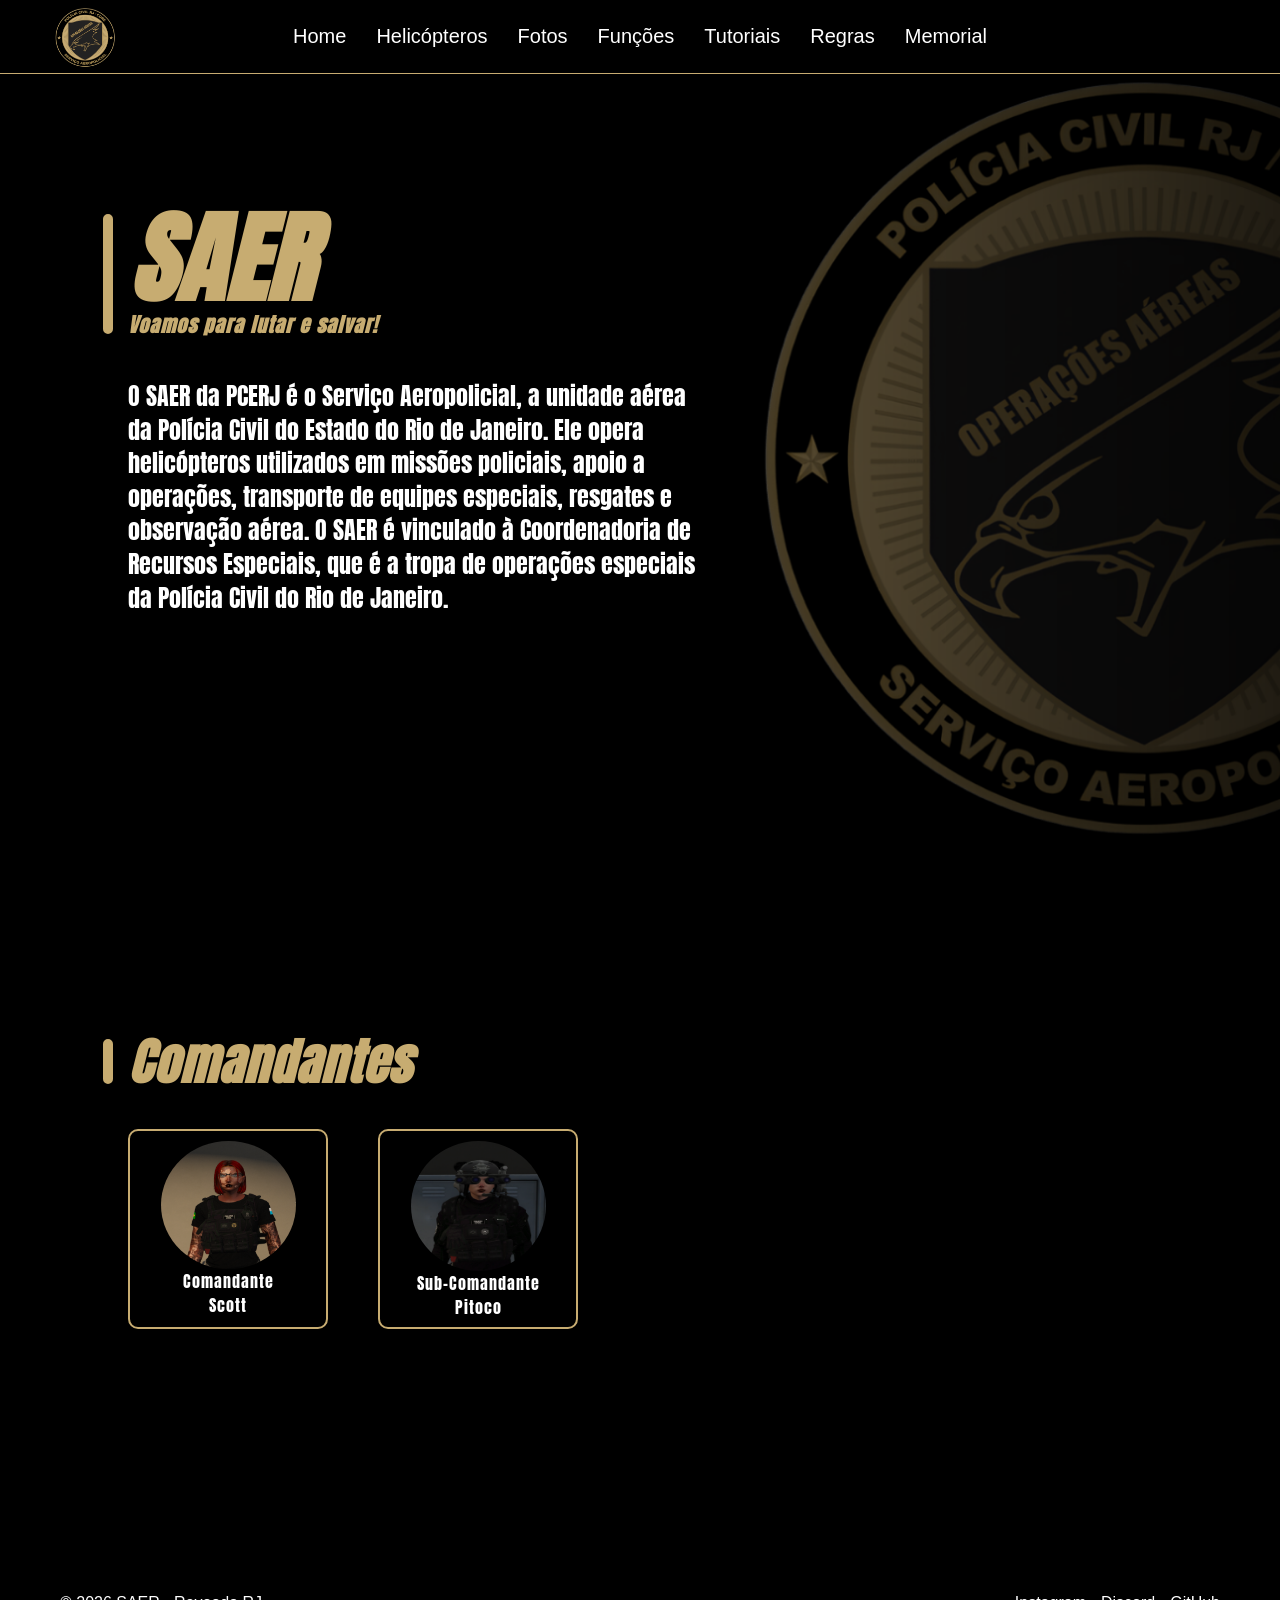
==== index.html @ a0074ed9 "update memorial" ====
<!DOCTYPE html>
<html lang="pt-br">
<head>
    <meta charset="UTF-8">
    <meta name="viewport" content="width=device-width, initial-scale=1.0">
    <title>SAER</title>
    <link rel="stylesheet" href="style.css">
    <link rel="icon" type="image/x-icon" href="image/SaerLogo.png">
    <link href="https://fonts.googleapis.com/css2?family=Anton&display=swap" rel="stylesheet">
</head>
<body>
    <header class="header">
        <a href="index.html" class="logo">
            <img src="image/SaerLogo.png" alt="Logo SAER" class="logo1">
        </a>

        <nav>
            <ul class="nav-menu">
                <li><a href="index.html">Home</a></li>
                <li><a href="public/helicopteros.html">Helicópteros</a></li>
                <li><a href="public/galeria.html">Fotos</a></li>
                <li><a href="public/funcoes.html">Funções</a></li>
                <li><a href="public/tutoriais.html">Tutoriais</a></li>
                <li><a href="public/regras.html">Regras</a></li>
                <li><a href="public/memorial.html">Memorial</a></li>
            </ul>
        </nav>
    </header>
    
    <main class="main">
        <div class="main-content">
            <div class="bar"></div>
            <h1>SAER</h1>
            <h2>Voamos para lutar e salvar!</h2>
            <p>O SAER da PCERJ é o Serviço Aeropolicial, a unidade aérea da Polícia Civil do Estado do Rio de Janeiro. Ele opera helicópteros utilizados em missões policiais, apoio a operações, transporte de equipes especiais, resgates e observação aérea. O SAER é vinculado à Coordenadoria de Recursos Especiais, que é a tropa de operações especiais da Polícia Civil do Rio de Janeiro.</p>
        </div>
    </main>
    
    <section class="section-cmd">
        <div class="cmd">
            <div class="bar2"></div>
            <h1>Comandantes</h1>
            <div class="blocodocmd">
                <div class="saer1">
                    <img src="image/scott.png" alt="comando" class="comando">
                    <p>Comandante</p>
                    <p>Scott</p>
                </div>
                <div class="saer2">
                    <img src="image/pitoco.png" alt="sub-comando" class="sub-comando">
                    <p>Sub-Comandante</p>
                    <p>Pitoco</p>
                </div>
            </div>
        </div>
    </section>
    
    <footer class="rodape">
        <div class="rodape-conteudo">
            <p>&copy; 2026 SAER - Revoada RJ.</p>
            <div class="redes">
                <a href="#">Instagram</a>
                <a href="#">Discord</a>
                <a href="#">GitHub</a>
            </div>
        </div>
    </footer>
</body>
</html>
---- style.css ----
* {
    margin: 0;
    padding: 0;
    box-sizing: border-box;
}

body {
    width: 100%;
    min-height: 100vh;
    color: white;
    background-color: #000000;
    overflow-x: hidden;
    background-image: url('image/bgSAER2.png');
    background-size: cover;
    background-position: center;
    background-repeat: no-repeat;
    background-attachment: fixed;
    display: flex;
    flex-direction: column;
}

.header {
    background-color: #000000;
    padding: 25px 50px;
    display: flex;
    justify-content: center;
    align-items: center;
    box-shadow: 0 2px 10px rgba(0, 0, 0, 0.1);
    font-family: "Segoe UI", Roboto, Helvetica, Arial, sans-serif;
    border-bottom: 1px solid #c7ac71;
    position: relative;
}

.logo {
    color: #c7ac71;
    font-size: 28px;
    font-weight: bold;
    text-decoration: none;
    left: 50px;
    position: absolute;
}

.logo img {
    width: 70px;
    position: absolute;
    transform: translateY(-50%);
}

.nav-menu {
    display: flex;
    gap: 30px;
    list-style: none;
}

.nav-menu a {
    color: white;
    text-decoration: none;
    font-size: 20px;
    transition: color 0.3s;
}

.nav-menu a:hover {
    color: #c7ac71;
}

.main {
    width: 100%;
    min-height: 100vh;
    display: flex;
    align-items: center;
    padding: 50px 0;
}

.main-content {
    width: 45%;
    max-width: 600px;
    min-height: 70vh;
    border-radius: 5px;
    margin-left: 10%;
    display: flex;
    flex-direction: column;
    position: relative;
}

.main-content .bar {
    width: 10px;
    height: 120px;
    border: 2px solid #c7ac71;
    position: absolute;
    border-radius: 10px;
    background-color: #c7ac71;
    left: -25px;
    top: 5px;
}

.main-content h1 {
    font-family: 'Anton', sans-serif;
    font-style: italic;
    font-size: 100px;
    color: #c7ac71;
    line-height: 1;
}

.main-content h2 {
    font-family: 'Anton', sans-serif;
    font-style: italic;
    font-size: 20px;
    color: #c7ac71;
    letter-spacing: 1px;
    margin-bottom: 20px;
}

.main-content p {
    font-family: 'Anton', sans-serif;
    font-size: 24px;
    line-height: 1.4;
    margin-top: 20px;
}

.section-cmd {
    width: 700px;
    max-width: 90%;
    min-height: 500px;
    border-radius: 5px;
    margin-left: 10%;
    display: flex;
    flex-direction: column;
    margin-top: 50px;
    margin-bottom: 50px;
}

.section-cmd .cmd {
    position: relative;
}

.section-cmd .cmd .bar2 {
    width: 10px;
    height: 45px;
    border: 2px solid #c7ac71;
    position: absolute;
    border-radius: 10px;
    background-color: #c7ac71;
    left: -25px;
    top: 15px;
}

.section-cmd .cmd h1 {
    font-family: 'Anton', sans-serif;
    font-style: italic;
    font-size: 50px;
    color: #c7ac71;
    letter-spacing: 1px;
    margin-bottom: 30px;
}

.blocodocmd {
    display: flex;
    gap: 50px;
    flex-wrap: wrap;
}

.blocodocmd .saer1,
.blocodocmd .saer2 {
    width: 200px;
    height: 200px;
    border: 2px solid #c7ac71;
    display: flex;
    flex-direction: column;
    align-items: center;
    padding: 10px;
    border-radius: 10px;
    transition: 0.5s;
}

.blocodocmd .saer1:hover,
.blocodocmd .saer2:hover {
    transform: scale(1.1);
    transition: 0.5s;
    box-shadow: 0px 0px 8px 2px #c7ac71;
}

.blocodocmd .comando,
.blocodocmd .sub-comando {
    width: 135px;
    height: 130px;
    border-radius: 50%;
}

.blocodocmd p {
    font-family: 'Anton', sans-serif;
    letter-spacing: 1px;
    margin-top: 0px;
}

.rodape {
    background-color: transparent;
    color: white;
    padding: 20px 0;
    margin-top: auto;
    font-family: 'Segoe UI', Tahoma, Geneva, Verdana, sans-serif;
}

.rodape-conteudo {
    max-width: 1200px;
    margin: 0 auto;
    padding: 0 20px;
    display: flex;
    justify-content: space-between;
    align-items: center;
    flex-wrap: wrap;
}

.redes {
    display: flex;
    gap: 15px;
}

.redes a {
    color: white;
    text-decoration: none;
    transition: 0.3s;
}

.redes a:hover {
    color: #c7ac71;
}

/* Media queries para responsividade */
@media (max-width: 768px) {
    .main-content h1 {
        font-size: 60px;
    }
    
    .main-content p {
        font-size: 18px;
    }
    
    .section-cmd {
        width: 90%;
    }
    
    .section-cmd .cmd h1 {
        font-size: 36px;
    }
    
    .blocodocmd {
        gap: 20px;
    }
}
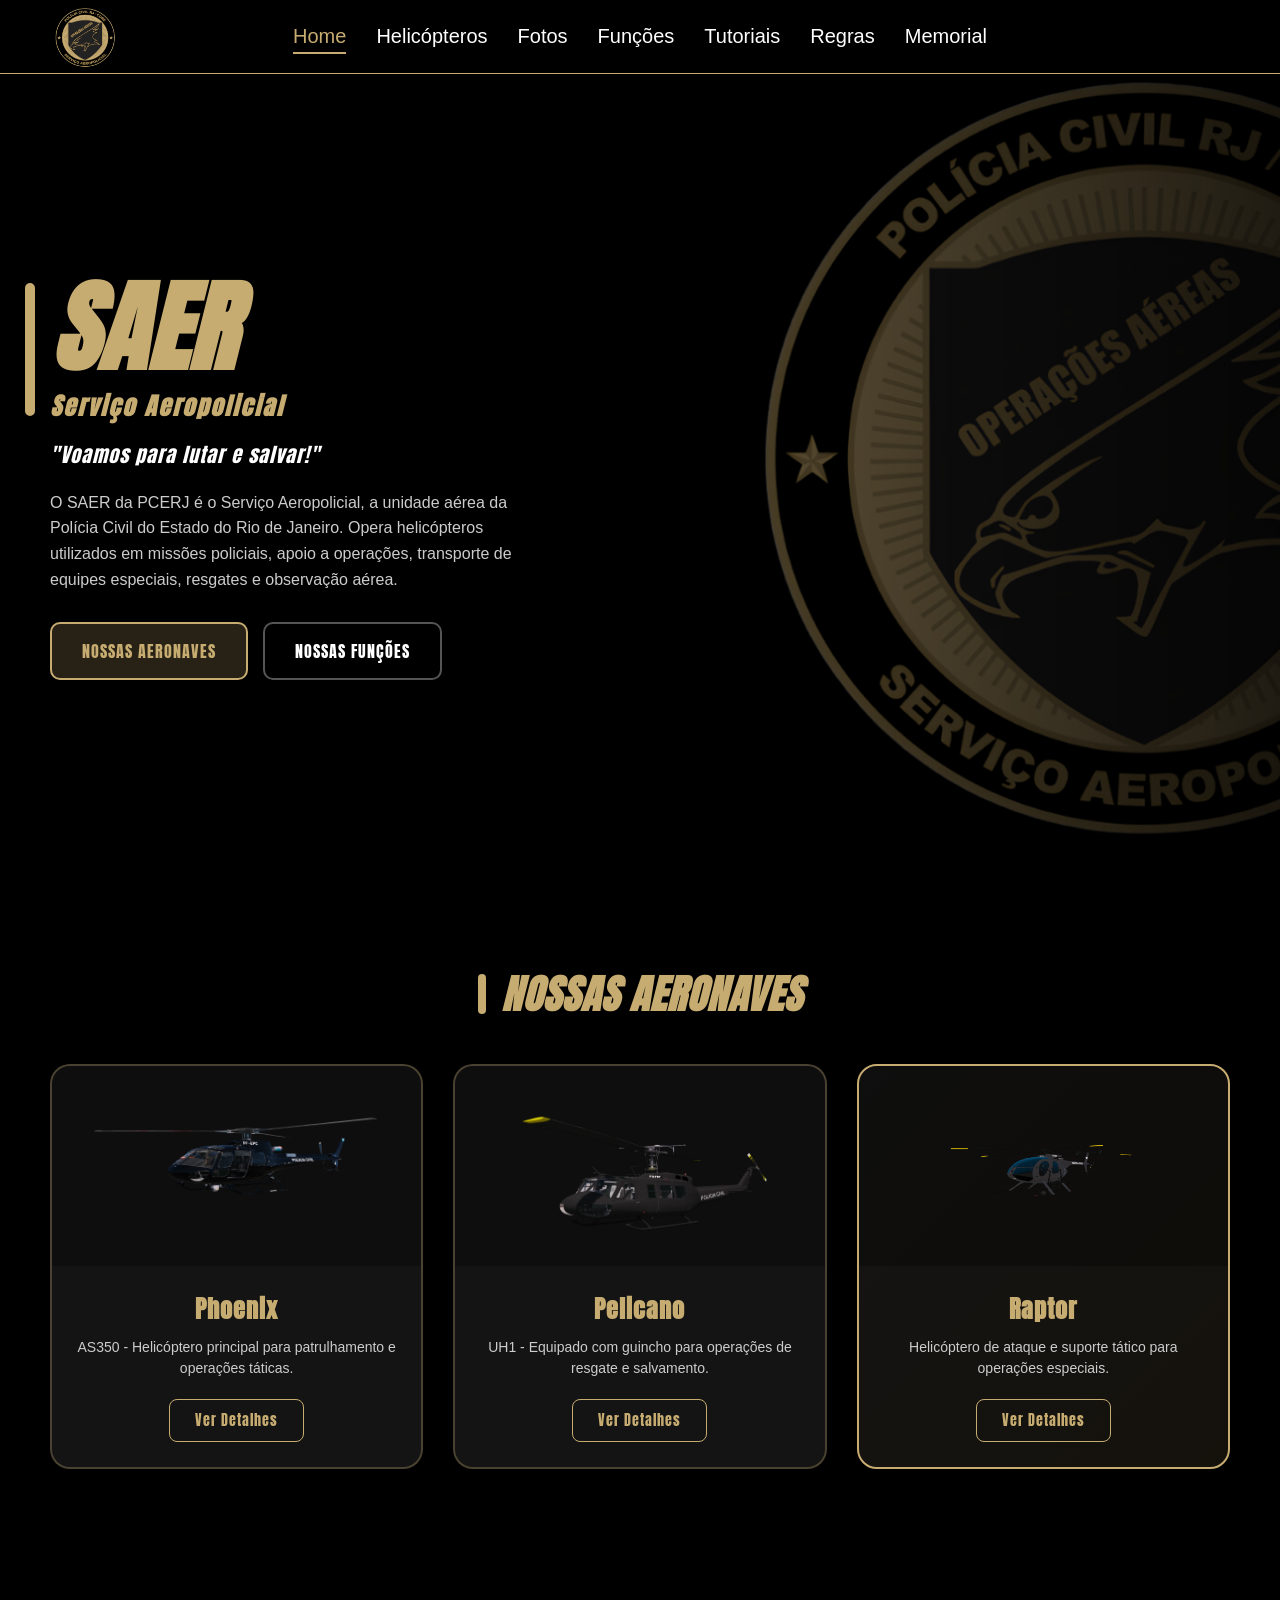
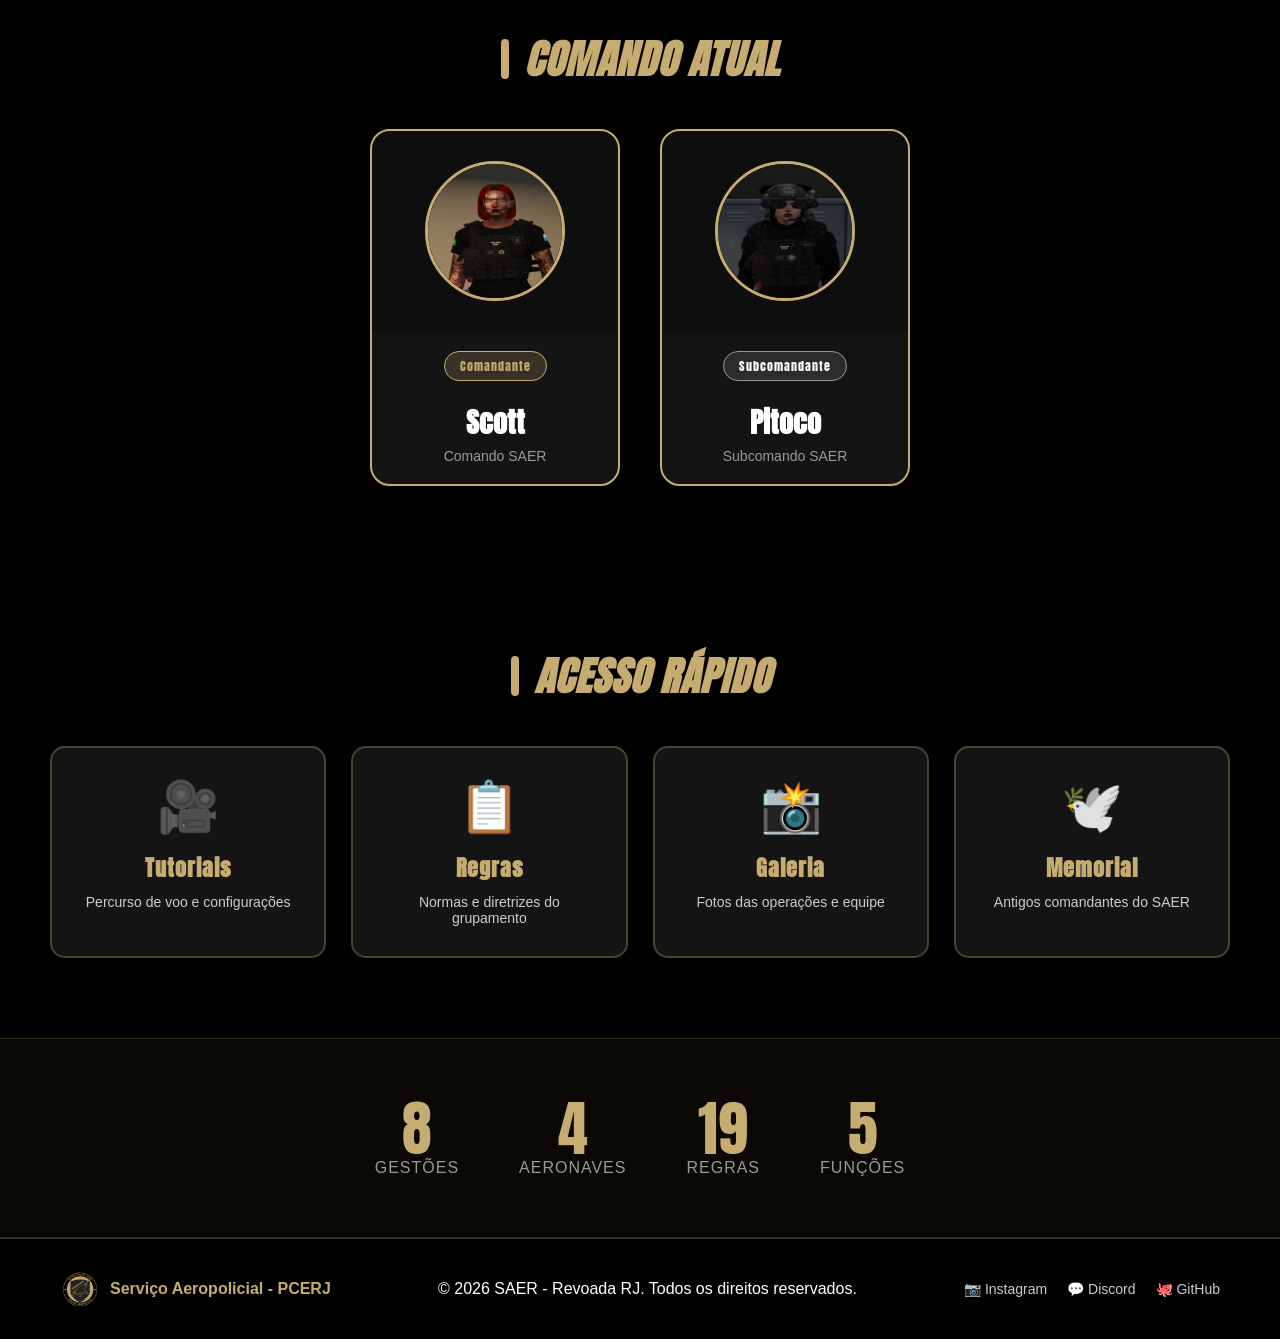
==== commit 294d535d: "update geral" ====
--- a/index.html
+++ b/index.html
@@ -3,7 +3,7 @@
 <head>
     <meta charset="UTF-8">
     <meta name="viewport" content="width=device-width, initial-scale=1.0">
-    <title>SAER</title>
+    <title>SAER - Serviço Aeropolicial</title>
     <link rel="stylesheet" href="style.css">
     <link rel="icon" type="image/x-icon" href="image/SaerLogo.png">
     <link href="https://fonts.googleapis.com/css2?family=Anton&display=swap" rel="stylesheet">
@@ -16,7 +16,7 @@
 
         <nav>
             <ul class="nav-menu">
-                <li><a href="index.html">Home</a></li>
+                <li><a href="index.html" class="ativo">Home</a></li>
                 <li><a href="public/helicopteros.html">Helicópteros</a></li>
                 <li><a href="public/galeria.html">Fotos</a></li>
                 <li><a href="public/funcoes.html">Funções</a></li>
@@ -27,41 +27,165 @@
         </nav>
     </header>
     
-    <main class="main">
-        <div class="main-content">
-            <div class="bar"></div>
-            <h1>SAER</h1>
-            <h2>Voamos para lutar e salvar!</h2>
-            <p>O SAER da PCERJ é o Serviço Aeropolicial, a unidade aérea da Polícia Civil do Estado do Rio de Janeiro. Ele opera helicópteros utilizados em missões policiais, apoio a operações, transporte de equipes especiais, resgates e observação aérea. O SAER é vinculado à Coordenadoria de Recursos Especiais, que é a tropa de operações especiais da Polícia Civil do Rio de Janeiro.</p>
+    <!-- Hero Section -->
+    <section class="hero">
+        <div class="hero-content">
+            <div class="hero-texto">
+                <div class="hero-barra"></div>
+                <h1>SAER</h1>
+                <h2>Serviço Aeropolicial</h2>
+                <p class="hero-slogan">"Voamos para lutar e salvar!"</p>
+                <p class="hero-descricao">O SAER da PCERJ é o Serviço Aeropolicial, a unidade aérea da Polícia Civil do Estado do Rio de Janeiro. Opera helicópteros utilizados em missões policiais, apoio a operações, transporte de equipes especiais, resgates e observação aérea.</p>
+                <div class="hero-botoes">
+                    <a href="public/helicopteros.html" class="btn-hero btn-primario">Nossas Aeronaves</a>
+                    <a href="public/funcoes.html" class="btn-hero btn-secundario">Nossas Funções</a>
+                </div>
+            </div>
+            <div class="hero-imagem">
+                <!-- <img src="image/as350.png" alt="Helicóptero SAER Phoenix" class="hero-helicoptero"> -->
+            </div>
         </div>
-    </main>
-    
-    <section class="section-cmd">
-        <div class="cmd">
-            <div class="bar2"></div>
-            <h1>Comandantes</h1>
-            <div class="blocodocmd">
-                <div class="saer1">
-                    <img src="image/scott.png" alt="comando" class="comando">
-                    <p>Comandante</p>
-                    <p>Scott</p>
+    </section>
+
+    <!-- Seção de Helicópteros -->
+    <section class="aeronaves-sec">
+        <div class="secao-header">
+            <div class="secao-barra"></div>
+            <h2>Nossas Aeronaves</h2>
+        </div>
+        <div class="aeronaves-grid">
+            <div class="aeronave-card">
+                <div class="aeronave-img">
+                    <img src="image/as350.png" alt="Phoenix AS350">
                 </div>
-                <div class="saer2">
-                    <img src="image/pitoco.png" alt="sub-comando" class="sub-comando">
-                    <p>Sub-Comandante</p>
-                    <p>Pitoco</p>
+                <div class="aeronave-info">
+                    <h3>Phoenix</h3>
+                    <p>AS350 - Helicóptero principal para patrulhamento e operações táticas.</p>
+                    <a href="public/helicopteros.html" class="btn-card">Ver Detalhes</a>
                 </div>
+            </div>
+            
+            <div class="aeronave-card">
+                <div class="aeronave-img">
+                    <img src="image/uh1.png" alt="Pelicano UH1">
+                </div>
+                <div class="aeronave-info">
+                    <h3>Pelicano</h3>
+                    <p>UH1 - Equipado com guincho para operações de resgate e salvamento.</p>
+                    <a href="public/helicopteros.html" class="btn-card">Ver Detalhes</a>
+                </div>
+            </div>
+            
+            <div class="aeronave-card destaque">
+                <div class="aeronave-img">
+                    <img src="image/buzzard.png" alt="Raptor">
+                </div>
+                <div class="aeronave-info">
+                    <h3>Raptor</h3>
+                    <p>Helicóptero de ataque e suporte tático para operações especiais.</p>
+                    <a href="public/helicopteros.html" class="btn-card">Ver Detalhes</a>
+                </div>
+            </div>
+        </div>
+    </section>
+
+    <!-- Seção de Comandantes -->
+    <section class="comandantes-sec">
+        <div class="secao-header">
+            <div class="secao-barra"></div>
+            <h2>Comando Atual</h2>
+        </div>
+        <div class="comandantes-grid">
+            <div class="comandante-card">
+                <div class="comandante-foto">
+                    <img src="image/scott.png" alt="Comandante Scott">
+                </div>
+                <div class="comandante-info">
+                    <span class="cargo-tag">Comandante</span>
+                    <h3>Scott</h3>
+                    <p>Comando SAER</p>
+                </div>
+            </div>
+            
+            <div class="comandante-card">
+                <div class="comandante-foto">
+                    <img src="image/pitoco.png" alt="Subcomandante Pitoco">
+                </div>
+                <div class="comandante-info">
+                    <span class="cargo-tag sub">Subcomandante</span>
+                    <h3>Pitoco</h3>
+                    <p>Subcomando SAER</p>
+                </div>
+            </div>
+        </div>
+    </section>
+
+    <!-- Seção de Links Rápidos -->
+    <section class="links-sec">
+        <div class="secao-header">
+            <div class="secao-barra"></div>
+            <h2>Acesso Rápido</h2>
+        </div>
+        <div class="links-grid">
+            <a href="public/tutoriais.html" class="link-card">
+                <div class="link-icone">🎥</div>
+                <h3>Tutoriais</h3>
+                <p>Percurso de voo e configurações</p>
+            </a>
+            
+            <a href="public/regras.html" class="link-card">
+                <div class="link-icone">📋</div>
+                <h3>Regras</h3>
+                <p>Normas e diretrizes do grupamento</p>
+            </a>
+            
+            <a href="public/galeria.html" class="link-card">
+                <div class="link-icone">📸</div>
+                <h3>Galeria</h3>
+                <p>Fotos das operações e equipe</p>
+            </a>
+            
+            <a href="public/memorial.html" class="link-card">
+                <div class="link-icone">🕊️</div>
+                <h3>Memorial</h3>
+                <p>Antigos comandantes do SAER</p>
+            </a>
+        </div>
+    </section>
+
+    <!-- Seção de Estatísticas -->
+    <section class="stats-sec">
+        <div class="stats-grid">
+            <div class="stat-item">
+                <span class="stat-numero">8</span>
+                <span class="stat-label">Gestões</span>
+            </div>
+            <div class="stat-item">
+                <span class="stat-numero">4</span>
+                <span class="stat-label">Aeronaves</span>
+            </div>
+            <div class="stat-item">
+                <span class="stat-numero">19</span>
+                <span class="stat-label">Regras</span>
+            </div>
+            <div class="stat-item">
+                <span class="stat-numero">5</span>
+                <span class="stat-label">Funções</span>
             </div>
         </div>
     </section>
     
     <footer class="rodape">
         <div class="rodape-conteudo">
-            <p>&copy; 2026 SAER - Revoada RJ.</p>
+            <div class="rodape-info">
+                <img src="image/SaerLogo.png" alt="SAER Logo" class="rodape-logo">
+                <p>Serviço Aeropolicial - PCERJ</p>
+            </div>
+            <p>&copy; 2026 SAER - Revoada RJ. Todos os direitos reservados.</p>
             <div class="redes">
-                <a href="#">Instagram</a>
-                <a href="#">Discord</a>
-                <a href="#">GitHub</a>
+                <a href="#" title="Instagram">📷 Instagram</a>
+                <a href="#" title="Discord">💬 Discord</a>
+                <a href="#" title="GitHub">🐙 GitHub</a>
             </div>
         </div>
     </footer>
--- a/style.css
+++ b/style.css
@@ -19,6 +19,9 @@
     flex-direction: column;
 }
 
+/* ==================== */
+/* HEADER */
+/* ==================== */
 .header {
     background-color: #000000;
     padding: 25px 50px;
@@ -29,6 +32,7 @@
     font-family: "Segoe UI", Roboto, Helvetica, Arial, sans-serif;
     border-bottom: 1px solid #c7ac71;
     position: relative;
+    z-index: 100;
 }
 
 .logo {
@@ -57,34 +61,64 @@
     text-decoration: none;
     font-size: 20px;
     transition: color 0.3s;
-}
-
-.nav-menu a:hover {
-    color: #c7ac71;
-}
-
-.main {
+    font-family: 'Segoe UI', Tahoma, Geneva, Verdana, sans-serif;
+    position: relative;
+    padding-bottom: 5px;
+}
+
+.nav-menu a::after {
+    content: '';
+    position: absolute;
+    bottom: -2px;
+    left: 0;
+    width: 0;
+    height: 2px;
+    background-color: #c7ac71;
+    transition: width 0.3s ease;
+}
+
+.nav-menu a:hover::after {
     width: 100%;
-    min-height: 100vh;
-    display: flex;
-    align-items: center;
-    padding: 50px 0;
-}
-
-.main-content {
-    width: 45%;
-    max-width: 600px;
-    min-height: 70vh;
-    border-radius: 5px;
-    margin-left: 10%;
-    display: flex;
-    flex-direction: column;
+}
+
+.nav-menu a.ativo::after,
+.nav-menu a:hover::after {
+    width: 100%;
+}
+
+.nav-menu a.ativo {
+    color: #c7ac71;
+}
+
+/* ==================== */
+/* HERO SECTION */
+/* ==================== */
+.hero {
+    width: 100%;
+    min-height: 90vh;
+    display: flex;
+    align-items: center;
+    justify-content: center;
+    padding: 50px;
+}
+
+.hero-content {
+    display: flex;
+    align-items: center;
+    justify-content: space-between;
+    max-width: 1200px;
+    width: 100%;
+    gap: 50px;
+}
+
+.hero-texto {
+    flex: 1;
     position: relative;
 }
 
-.main-content .bar {
+.hero-barra {
     width: 10px;
-    height: 120px;
+    height: 133px;
     border: 2px solid #c7ac71;
     position: absolute;
     border-radius: 10px;
@@ -93,111 +127,418 @@
     top: 5px;
 }
 
-.main-content h1 {
+.hero-texto h1 {
     font-family: 'Anton', sans-serif;
     font-style: italic;
     font-size: 100px;
     color: #c7ac71;
     line-height: 1;
-}
-
-.main-content h2 {
+    margin-bottom: 10px;
+}
+
+.hero-texto h2 {
     font-family: 'Anton', sans-serif;
     font-style: italic;
+    font-size: 24px;
+    color: #c7ac71;
+    letter-spacing: 2px;
+    margin-bottom: 15px;
+}
+
+.hero-slogan {
+    font-family: 'Anton', sans-serif;
     font-size: 20px;
-    color: #c7ac71;
+    color: #ffffff;
     letter-spacing: 1px;
     margin-bottom: 20px;
-}
-
-.main-content p {
-    font-family: 'Anton', sans-serif;
-    font-size: 24px;
-    line-height: 1.4;
-    margin-top: 20px;
-}
-
-.section-cmd {
-    width: 700px;
-    max-width: 90%;
-    min-height: 500px;
-    border-radius: 5px;
-    margin-left: 10%;
-    display: flex;
-    flex-direction: column;
-    margin-top: 50px;
-    margin-bottom: 50px;
-}
-
-.section-cmd .cmd {
-    position: relative;
-}
-
-.section-cmd .cmd .bar2 {
-    width: 10px;
-    height: 45px;
+    font-style: italic;
+}
+
+.hero-descricao {
+    font-family: 'Segoe UI', Tahoma, Geneva, Verdana, sans-serif;
+    font-size: 16px;
+    color: #cccccc;
+    line-height: 1.6;
+    margin-bottom: 30px;
+    max-width: 500px;
+}
+
+.hero-botoes {
+    display: flex;
+    gap: 15px;
+    flex-wrap: wrap;
+}
+
+.btn-hero {
+    padding: 15px 30px;
+    font-family: 'Anton', sans-serif;
+    font-size: 16px;
+    text-transform: uppercase;
+    letter-spacing: 1px;
+    text-decoration: none;
+    border-radius: 10px;
+    transition: all 0.3s;
+    cursor: pointer;
+}
+
+.btn-primario {
+    background-color: rgba(199, 172, 113, 0.2);
+    color: #c7ac71;
     border: 2px solid #c7ac71;
-    position: absolute;
+}
+
+.btn-primario:hover {
+    background-color: rgba(199, 172, 113, 0.4);
+    box-shadow: 0px 0px 15px rgba(199, 172, 113, 0.5);
+    transform: translateY(-3px);
+}
+
+.btn-secundario {
+    background-color: transparent;
+    color: white;
+    border: 2px solid #555555;
+}
+
+.btn-secundario:hover {
+    border-color: #ffffff;
+    transform: translateY(-3px);
+}
+
+.hero-imagem {
+    flex: 1;
+    display: flex;
+    justify-content: center;
+    align-items: center;
+}
+
+.hero-helicoptero {
+    width: 100%;
+    max-width: 500px;
+    height: auto;
+    filter: drop-shadow(0px 10px 30px rgba(199, 172, 113, 0.3));
+    animation: flutuar 3s ease-in-out infinite;
+}
+
+@keyframes flutuar {
+    0%, 100% { transform: translateY(0px); }
+    50% { transform: translateY(-20px); }
+}
+
+/* ==================== */
+/* SEÇÃO HEADER */
+/* ==================== */
+.secao-header {
+    display: flex;
+    align-items: center;
+    gap: 15px;
+    margin-bottom: 40px;
+    justify-content: center;
+}
+
+.secao-barra {
+    width: 8px;
+    height: 40px;
+    border: 2px solid #c7ac71;
     border-radius: 10px;
     background-color: #c7ac71;
-    left: -25px;
-    top: 15px;
-}
-
-.section-cmd .cmd h1 {
+}
+
+.secao-header h2 {
     font-family: 'Anton', sans-serif;
     font-style: italic;
+    font-size: 40px;
+    color: #c7ac71;
+    letter-spacing: 1px;
+    text-transform: uppercase;
+}
+
+/* ==================== */
+/* AERONAVES */
+/* ==================== */
+.aeronaves-sec {
+    padding: 80px 50px;
+}
+
+.aeronaves-grid {
+    display: grid;
+    grid-template-columns: repeat(auto-fit, minmax(300px, 1fr));
+    gap: 30px;
+    max-width: 1200px;
+    margin: 0 auto;
+}
+
+.aeronave-card {
+    border: 2px solid rgba(199, 172, 113, 0.3);
+    border-radius: 20px;
+    backdrop-filter: blur(5px);
+    background-color: rgba(41, 41, 41, 0.5);
+    overflow: hidden;
+    transition: all 0.5s;
+}
+
+.aeronave-card:hover {
+    border-color: #c7ac71;
+    box-shadow: 0px 0px 20px 5px rgba(199, 172, 113, 0.3);
+    transform: translateY(-10px);
+}
+
+.aeronave-card.destaque {
+    border-color: #c7ac71;
+    background: linear-gradient(135deg, rgba(41, 41, 41, 0.5), rgba(199, 172, 113, 0.1));
+}
+
+.aeronave-img {
+    width: 100%;
+    height: 200px;
+    display: flex;
+    align-items: center;
+    justify-content: center;
+    padding: 30px;
+    background-color: rgba(0, 0, 0, 0.3);
+}
+
+.aeronave-img img {
+    max-width: 100%;
+    max-height: 100%;
+    object-fit: contain;
+    transition: 0.3s;
+}
+
+.aeronave-card:hover .aeronave-img img {
+    transform: scale(1.1);
+}
+
+.aeronave-info {
+    padding: 25px;
+    text-align: center;
+}
+
+.aeronave-info h3 {
+    font-family: 'Anton', sans-serif;
+    color: #c7ac71;
+    font-size: 24px;
+    margin-bottom: 10px;
+    letter-spacing: 1px;
+}
+
+.aeronave-info p {
+    font-family: 'Segoe UI', Tahoma, Geneva, Verdana, sans-serif;
+    color: #cccccc;
+    font-size: 14px;
+    line-height: 1.5;
+    margin-bottom: 20px;
+}
+
+.btn-card {
+    display: inline-block;
+    padding: 10px 25px;
+    background-color: transparent;
+    color: #c7ac71;
+    border: 1px solid #c7ac71;
+    font-family: 'Anton', sans-serif;
+    text-decoration: none;
+    border-radius: 8px;
+    transition: all 0.3s;
+    letter-spacing: 1px;
+    font-size: 14px;
+}
+
+.btn-card:hover {
+    background-color: rgba(199, 172, 113, 0.2);
+}
+
+/* ==================== */
+/* COMANDANTES */
+/* ==================== */
+.comandantes-sec {
+    padding: 80px 50px;
+    background-color: rgba(0, 0, 0, 0.3);
+}
+
+.comandantes-grid {
+    display: flex;
+    gap: 40px;
+    justify-content: center;
+    flex-wrap: wrap;
+    max-width: 800px;
+    margin: 0 auto;
+}
+
+.comandante-card {
+    width: 250px;
+    border: 2px solid #c7ac71;
+    border-radius: 20px;
+    backdrop-filter: blur(5px);
+    background-color: rgba(41, 41, 41, 0.5);
+    overflow: hidden;
+    transition: all 0.5s;
+    text-align: center;
+}
+
+.comandante-card:hover {
+    box-shadow: 0px 0px 20px 5px rgba(199, 172, 113, 0.4);
+    transform: translateY(-10px);
+}
+
+.comandante-foto {
+    width: 100%;
+    height: 200px;
+    display: flex;
+    align-items: center;
+    justify-content: center;
+    background-color: rgba(0, 0, 0, 0.3);
+    padding: 20px;
+}
+
+.comandante-foto img {
+    width: 140px;
+    height: 140px;
+    border-radius: 50%;
+    border: 3px solid #c7ac71;
+    object-fit: cover;
+    transition: 0.3s;
+}
+
+.comandante-card:hover .comandante-foto img {
+    transform: scale(1.1);
+}
+
+.comandante-info {
+    padding: 20px;
+}
+
+.cargo-tag {
+    display: inline-block;
+    padding: 5px 15px;
+    background-color: rgba(199, 172, 113, 0.2);
+    color: #c7ac71;
+    border: 1px solid #c7ac71;
+    border-radius: 20px;
+    font-family: 'Anton', sans-serif;
+    font-size: 12px;
+    letter-spacing: 1px;
+    margin-bottom: 10px;
+}
+
+.cargo-tag.sub {
+    background-color: rgba(255, 255, 255, 0.1);
+    color: #ffffff;
+    border-color: #999999;
+}
+
+.comandante-info h3 {
+    font-family: 'Anton', sans-serif;
+    color: #ffffff;
+    font-size: 28px;
+    margin: 10px 0 5px;
+}
+
+.comandante-info p {
+    font-family: 'Segoe UI', Tahoma, Geneva, Verdana, sans-serif;
+    color: #999999;
+    font-size: 14px;
+}
+
+/* ==================== */
+/* LINKS RÁPIDOS */
+/* ==================== */
+.links-sec {
+    padding: 80px 50px;
+}
+
+.links-grid {
+    display: grid;
+    grid-template-columns: repeat(auto-fit, minmax(250px, 1fr));
+    gap: 25px;
+    max-width: 1200px;
+    margin: 0 auto;
+}
+
+.link-card {
+    border: 2px solid rgba(199, 172, 113, 0.3);
+    border-radius: 15px;
+    backdrop-filter: blur(5px);
+    background-color: rgba(41, 41, 41, 0.5);
+    padding: 30px;
+    text-align: center;
+    text-decoration: none;
+    transition: all 0.5s;
+}
+
+.link-card:hover {
+    border-color: #c7ac71;
+    box-shadow: 0px 0px 20px 5px rgba(199, 172, 113, 0.3);
+    transform: translateY(-10px);
+}
+
+.link-icone {
     font-size: 50px;
-    color: #c7ac71;
+    margin-bottom: 15px;
+}
+
+.link-card h3 {
+    font-family: 'Anton', sans-serif;
+    color: #c7ac71;
+    font-size: 22px;
+    margin-bottom: 10px;
     letter-spacing: 1px;
-    margin-bottom: 30px;
-}
-
-.blocodocmd {
-    display: flex;
-    gap: 50px;
+}
+
+.link-card p {
+    font-family: 'Segoe UI', Tahoma, Geneva, Verdana, sans-serif;
+    color: #cccccc;
+    font-size: 14px;
+}
+
+/* ==================== */
+/* ESTATÍSTICAS */
+/* ==================== */
+.stats-sec {
+    padding: 60px 50px;
+    background-color: rgba(199, 172, 113, 0.05);
+    border-top: 1px solid rgba(199, 172, 113, 0.2);
+    border-bottom: 1px solid rgba(199, 172, 113, 0.2);
+}
+
+.stats-grid {
+    display: flex;
+    justify-content: center;
+    gap: 60px;
     flex-wrap: wrap;
-}
-
-.blocodocmd .saer1,
-.blocodocmd .saer2 {
-    width: 200px;
-    height: 200px;
-    border: 2px solid #c7ac71;
-    display: flex;
-    flex-direction: column;
-    align-items: center;
-    padding: 10px;
-    border-radius: 10px;
-    transition: 0.5s;
-}
-
-.blocodocmd .saer1:hover,
-.blocodocmd .saer2:hover {
-    transform: scale(1.1);
-    transition: 0.5s;
-    box-shadow: 0px 0px 8px 2px #c7ac71;
-}
-
-.blocodocmd .comando,
-.blocodocmd .sub-comando {
-    width: 135px;
-    height: 130px;
-    border-radius: 50%;
-}
-
-.blocodocmd p {
-    font-family: 'Anton', sans-serif;
+    max-width: 1000px;
+    margin: 0 auto;
+}
+
+.stat-item {
+    text-align: center;
+}
+
+.stat-numero {
+    display: block;
+    font-family: 'Anton', sans-serif;
+    font-size: 60px;
+    color: #c7ac71;
+    line-height: 1;
+}
+
+.stat-label {
+    font-family: 'Segoe UI', Tahoma, Geneva, Verdana, sans-serif;
+    color: #999999;
+    font-size: 16px;
+    text-transform: uppercase;
     letter-spacing: 1px;
-    margin-top: 0px;
-}
-
+}
+
+/* ==================== */
+/* RODAPÉ */
+/* ==================== */
 .rodape {
-    background-color: transparent;
+    background-color: rgba(0, 0, 0, 0.5);
     color: white;
-    padding: 20px 0;
+    padding: 30px 0;
     margin-top: auto;
     font-family: 'Segoe UI', Tahoma, Geneva, Verdana, sans-serif;
+    border-top: 1px solid rgba(199, 172, 113, 0.3);
 }
 
 .rodape-conteudo {
@@ -208,42 +549,153 @@
     justify-content: space-between;
     align-items: center;
     flex-wrap: wrap;
+    gap: 20px;
+}
+
+.rodape-info {
+    display: flex;
+    align-items: center;
+    gap: 10px;
+}
+
+.rodape-logo {
+    width: 40px;
+    height: auto;
+}
+
+.rodape-info p {
+    color: #c7ac71;
+    font-weight: bold;
 }
 
 .redes {
     display: flex;
-    gap: 15px;
+    gap: 20px;
 }
 
 .redes a {
-    color: white;
+    color: #cccccc;
     text-decoration: none;
     transition: 0.3s;
+    font-size: 14px;
 }
 
 .redes a:hover {
     color: #c7ac71;
 }
 
-/* Media queries para responsividade */
+/* ==================== */
+/* RESPONSIVIDADE */
+/* ==================== */
+@media (max-width: 1024px) {
+    .hero-content {
+        flex-direction: column;
+        text-align: center;
+    }
+    
+    .hero-texto h1 {
+        font-size: 80px;
+    }
+    
+    .hero-descricao {
+        max-width: 100%;
+    }
+    
+    .hero-botoes {
+        justify-content: center;
+    }
+    
+    .hero-barra {
+        display: none;
+    }
+    
+    .hero-imagem {
+        order: -1;
+    }
+    
+    .hero-helicoptero {
+        max-width: 350px;
+    }
+}
+
 @media (max-width: 768px) {
-    .main-content h1 {
+    .header {
+        padding: 15px 20px;
+    }
+    
+    .logo {
+        position: relative;
+        left: auto;
+        margin-bottom: 10px;
+    }
+    
+    .nav-menu {
+        gap: 15px;
+        flex-wrap: wrap;
+        justify-content: center;
+    }
+    
+    .nav-menu a {
+        font-size: 14px;
+    }
+    
+    .hero {
+        padding: 30px 20px;
+        min-height: auto;
+    }
+    
+    .hero-texto h1 {
         font-size: 60px;
     }
     
-    .main-content p {
+    .hero-texto h2 {
         font-size: 18px;
     }
     
-    .section-cmd {
-        width: 90%;
-    }
-    
-    .section-cmd .cmd h1 {
-        font-size: 36px;
-    }
-    
-    .blocodocmd {
-        gap: 20px;
+    .aeronaves-sec,
+    .comandantes-sec,
+    .links-sec {
+        padding: 50px 20px;
+    }
+    
+    .secao-header h2 {
+        font-size: 30px;
+    }
+    
+    .stats-grid {
+        gap: 30px;
+    }
+    
+    .stat-numero {
+        font-size: 40px;
+    }
+    
+    .rodape-conteudo {
+        flex-direction: column;
+        text-align: center;
+    }
+}
+
+@media (max-width: 480px) {
+    .hero-texto h1 {
+        font-size: 45px;
+    }
+    
+    .hero-slogan {
+        font-size: 16px;
+    }
+    
+    .btn-hero {
+        padding: 12px 20px;
+        font-size: 14px;
+    }
+    
+    .secao-header h2 {
+        font-size: 24px;
+    }
+    
+    .comandante-card {
+        width: 100%;
+        max-width: 250px;
     }
 }
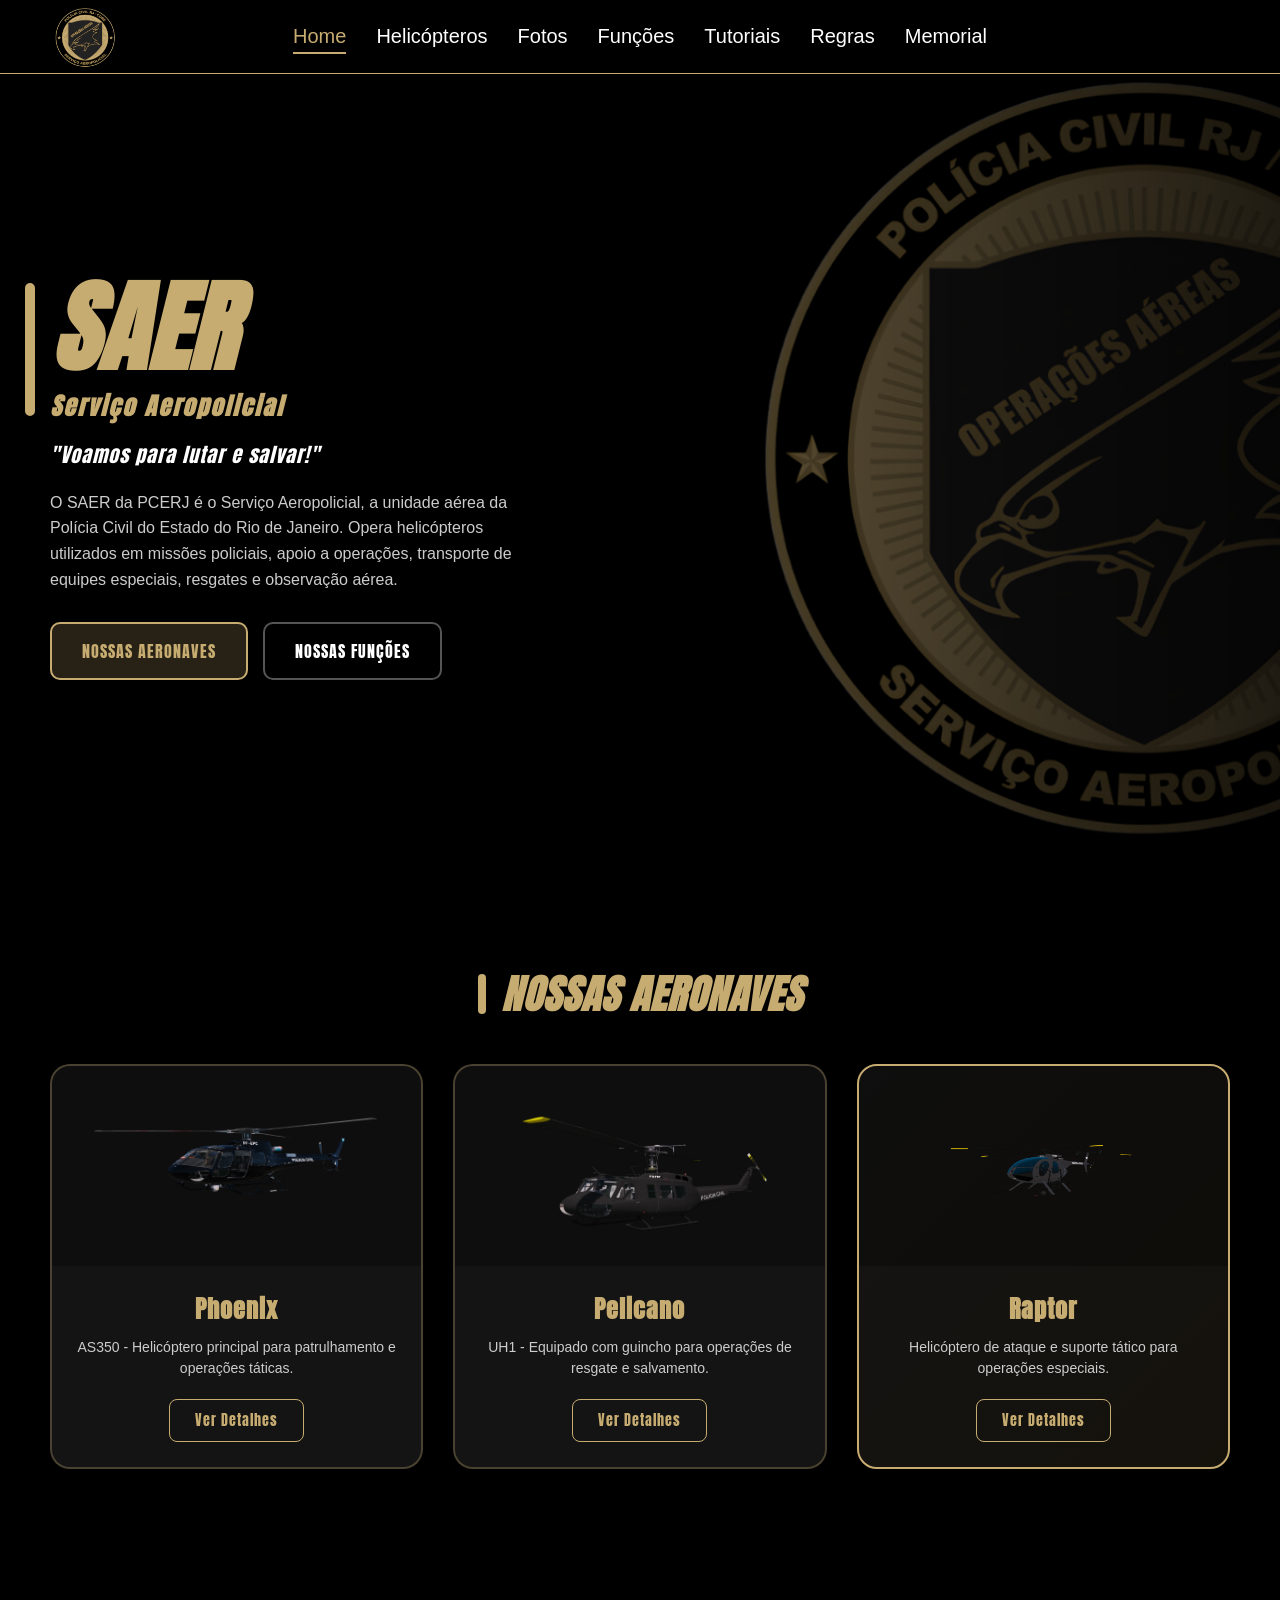
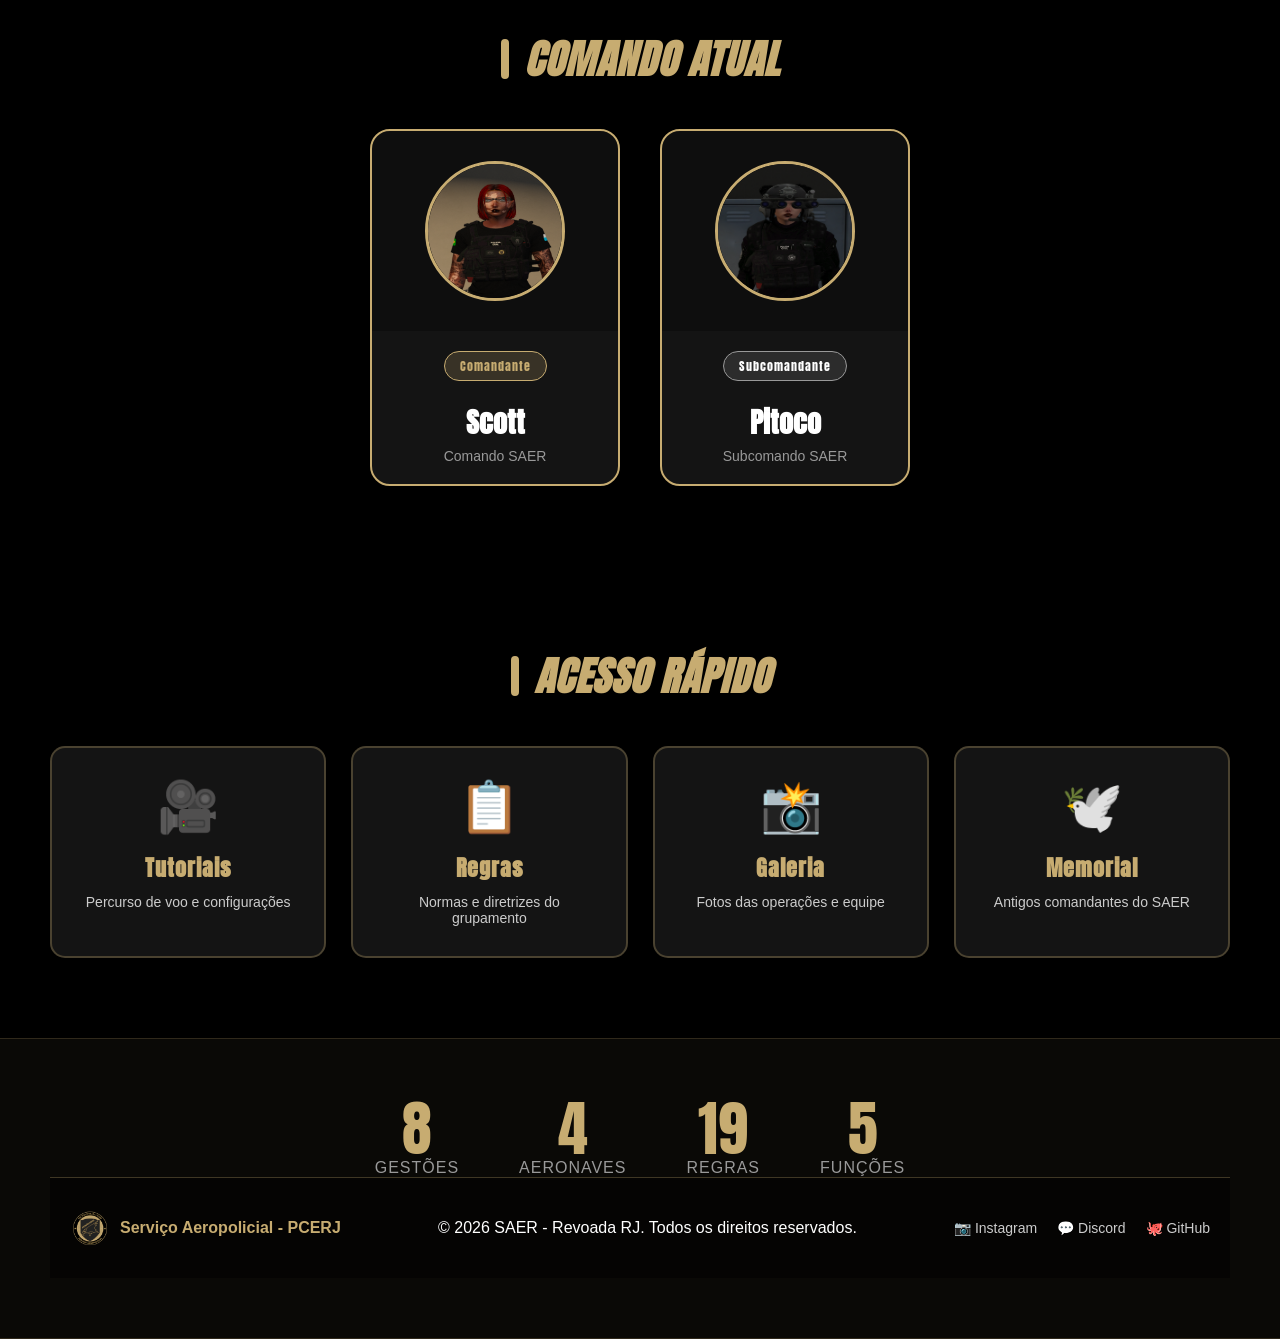
==== commit 5e2a7d64: "update 1.1" ====
--- a/index.html
+++ b/index.html
@@ -7,6 +7,7 @@
     <link rel="stylesheet" href="style.css">
     <link rel="icon" type="image/x-icon" href="image/SaerLogo.png">
     <link href="https://fonts.googleapis.com/css2?family=Anton&display=swap" rel="stylesheet">
+    <script defer src="script/app5.js"></script>
 </head>
 <body>
     <header class="header">
@@ -173,8 +174,6 @@
                 <span class="stat-label">Funções</span>
             </div>
         </div>
-    </section>
-    
     <footer class="rodape">
         <div class="rodape-conteudo">
             <div class="rodape-info">
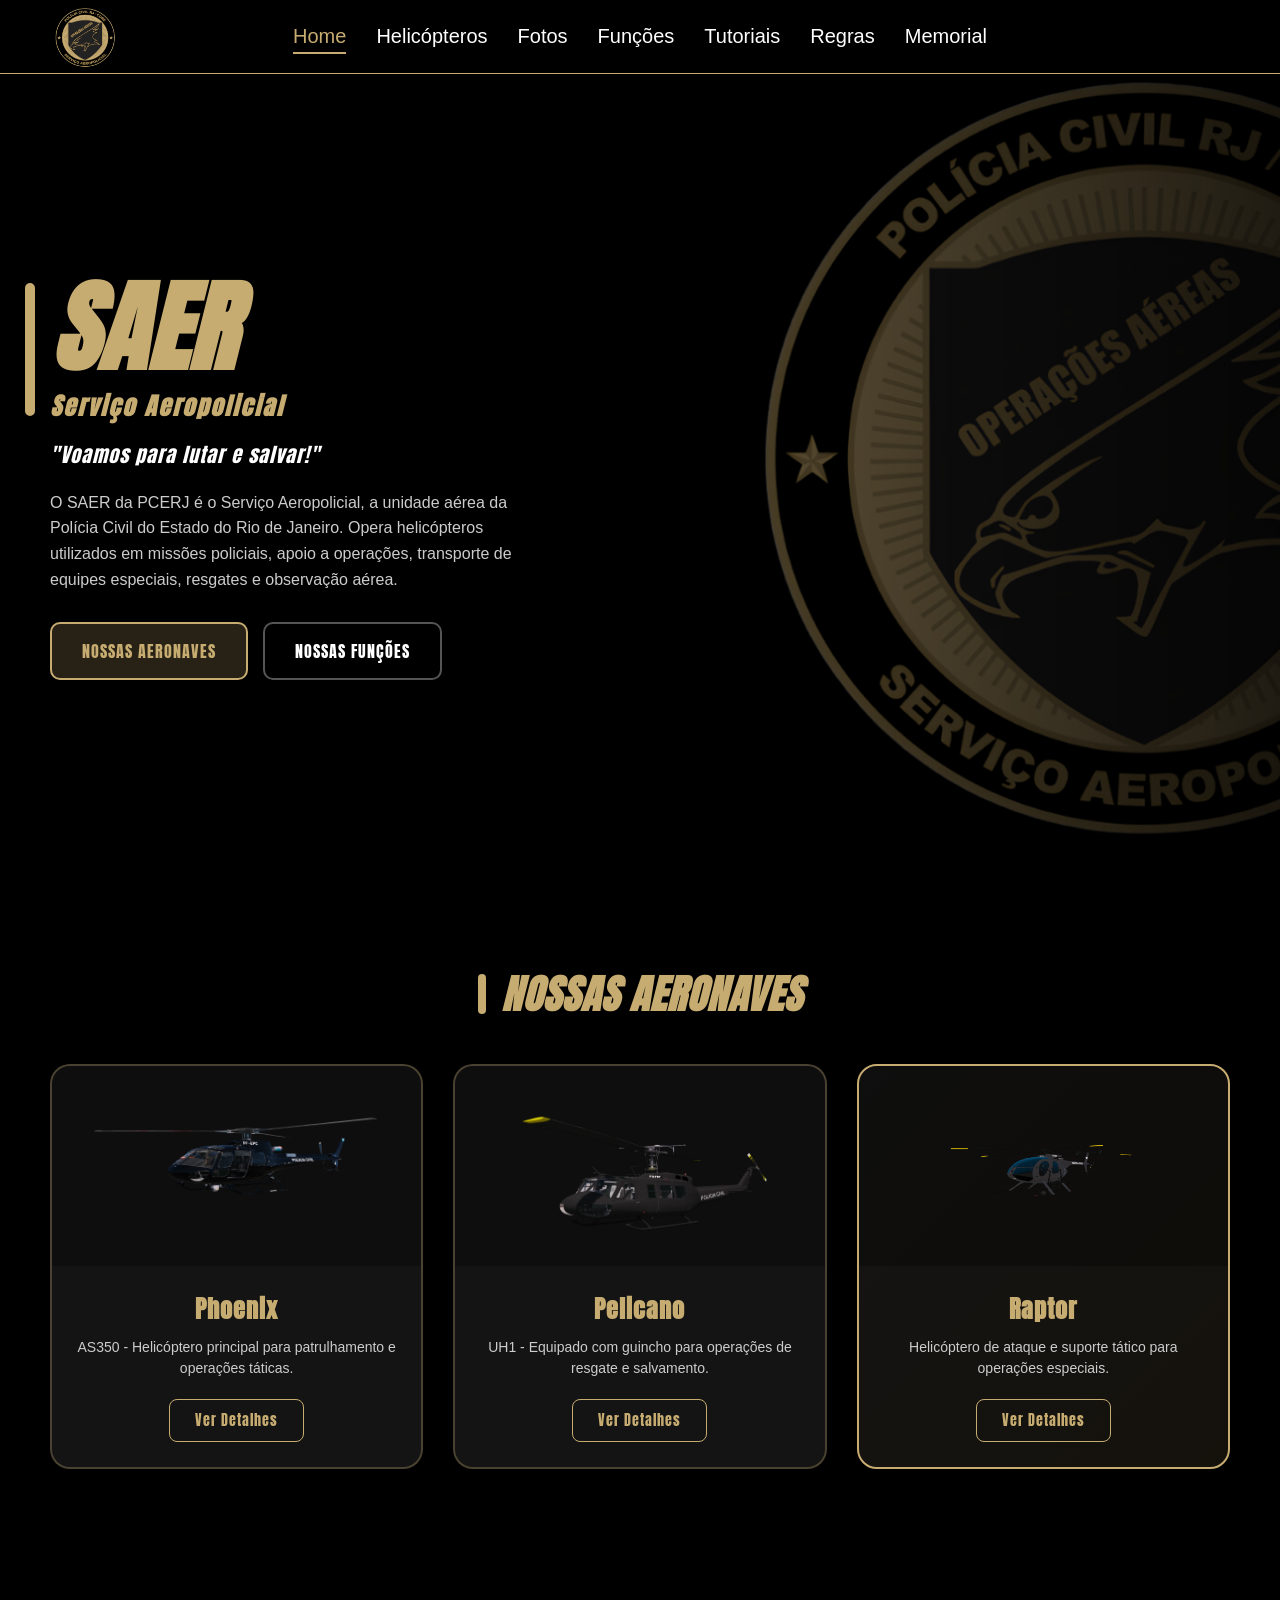
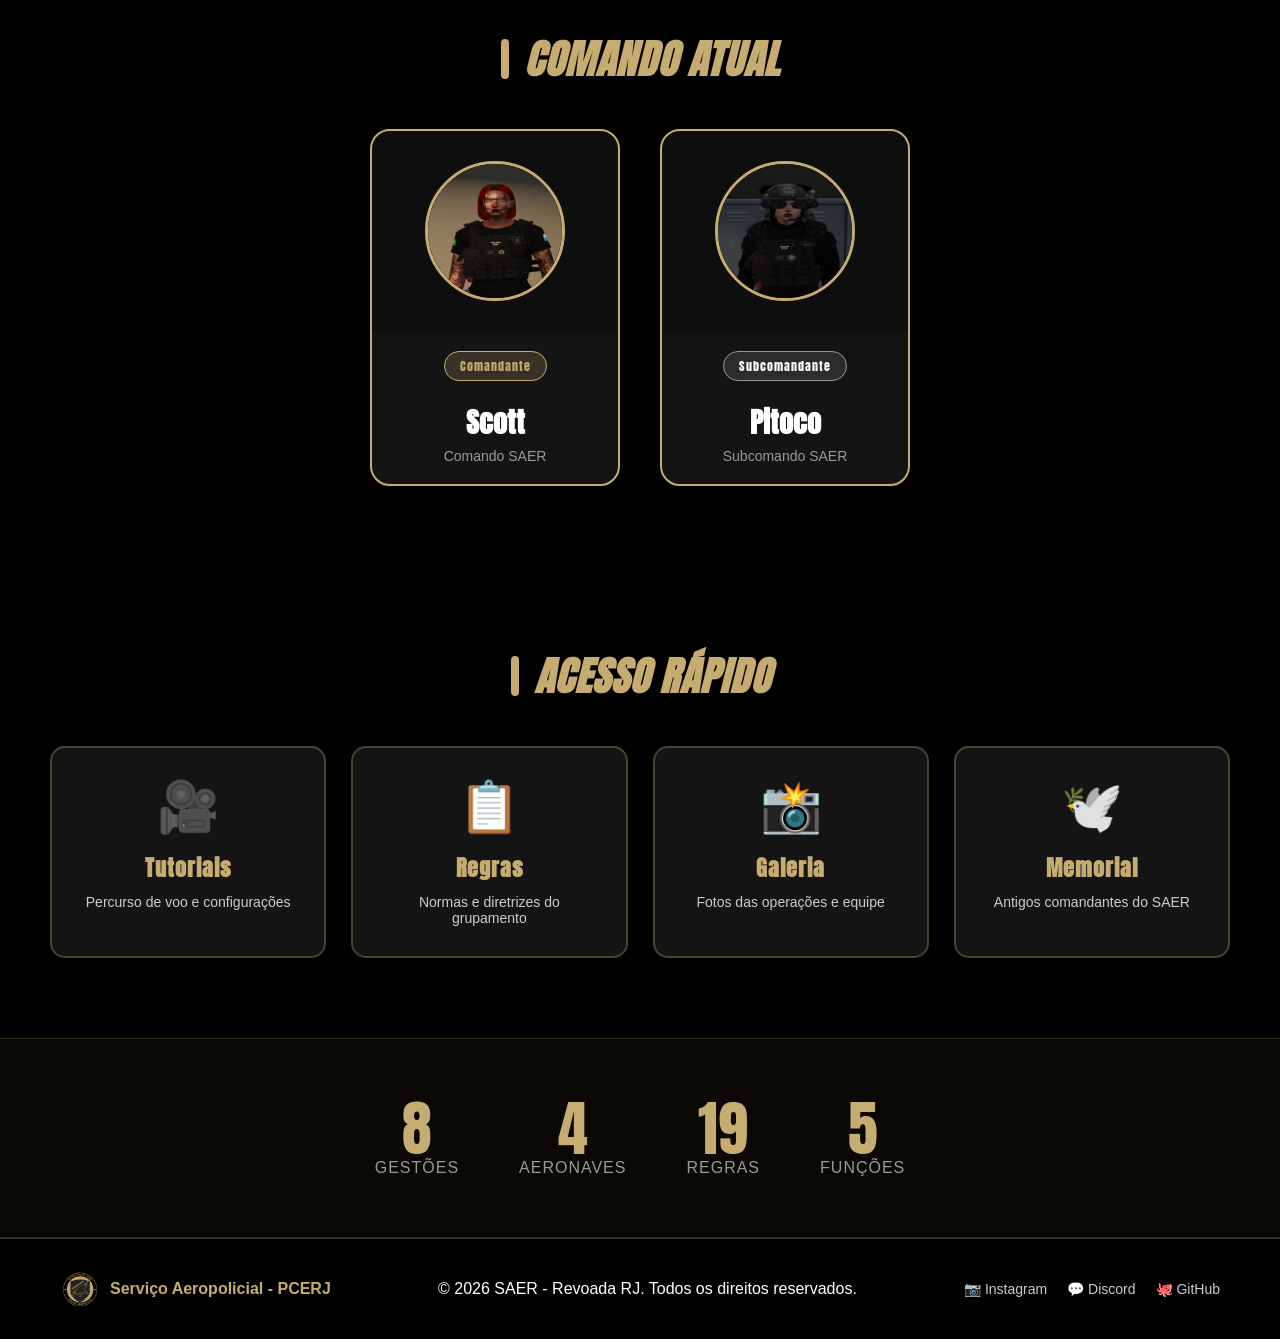
==== commit 1611afde: "update 1.2 'bugs'" ====
--- a/index.html
+++ b/index.html
@@ -155,6 +155,7 @@
     </section>
 
     <!-- Seção de Estatísticas -->
+        <!-- Seção de Estatísticas -->
     <section class="stats-sec">
         <div class="stats-grid">
             <div class="stat-item">
@@ -174,6 +175,7 @@
                 <span class="stat-label">Funções</span>
             </div>
         </div>
+    </section>  <!-- AQUI: Faltava esta tag de fechamento! -->
     <footer class="rodape">
         <div class="rodape-conteudo">
             <div class="rodape-info">
--- a/style.css
+++ b/style.css
@@ -77,15 +77,14 @@
     transition: width 0.3s ease;
 }
 
-.nav-menu a:hover::after {
+/* Barrinha aparece no hover E no ativo */
+.nav-menu a:hover::after,
+.nav-menu a.ativo::after {
     width: 100%;
 }
 
-.nav-menu a.ativo::after,
-.nav-menu a:hover::after {
-    width: 100%;
-}
-
+/* Cor do texto quando ativo ou hover */
+.nav-menu a:hover,
 .nav-menu a.ativo {
     color: #c7ac71;
 }
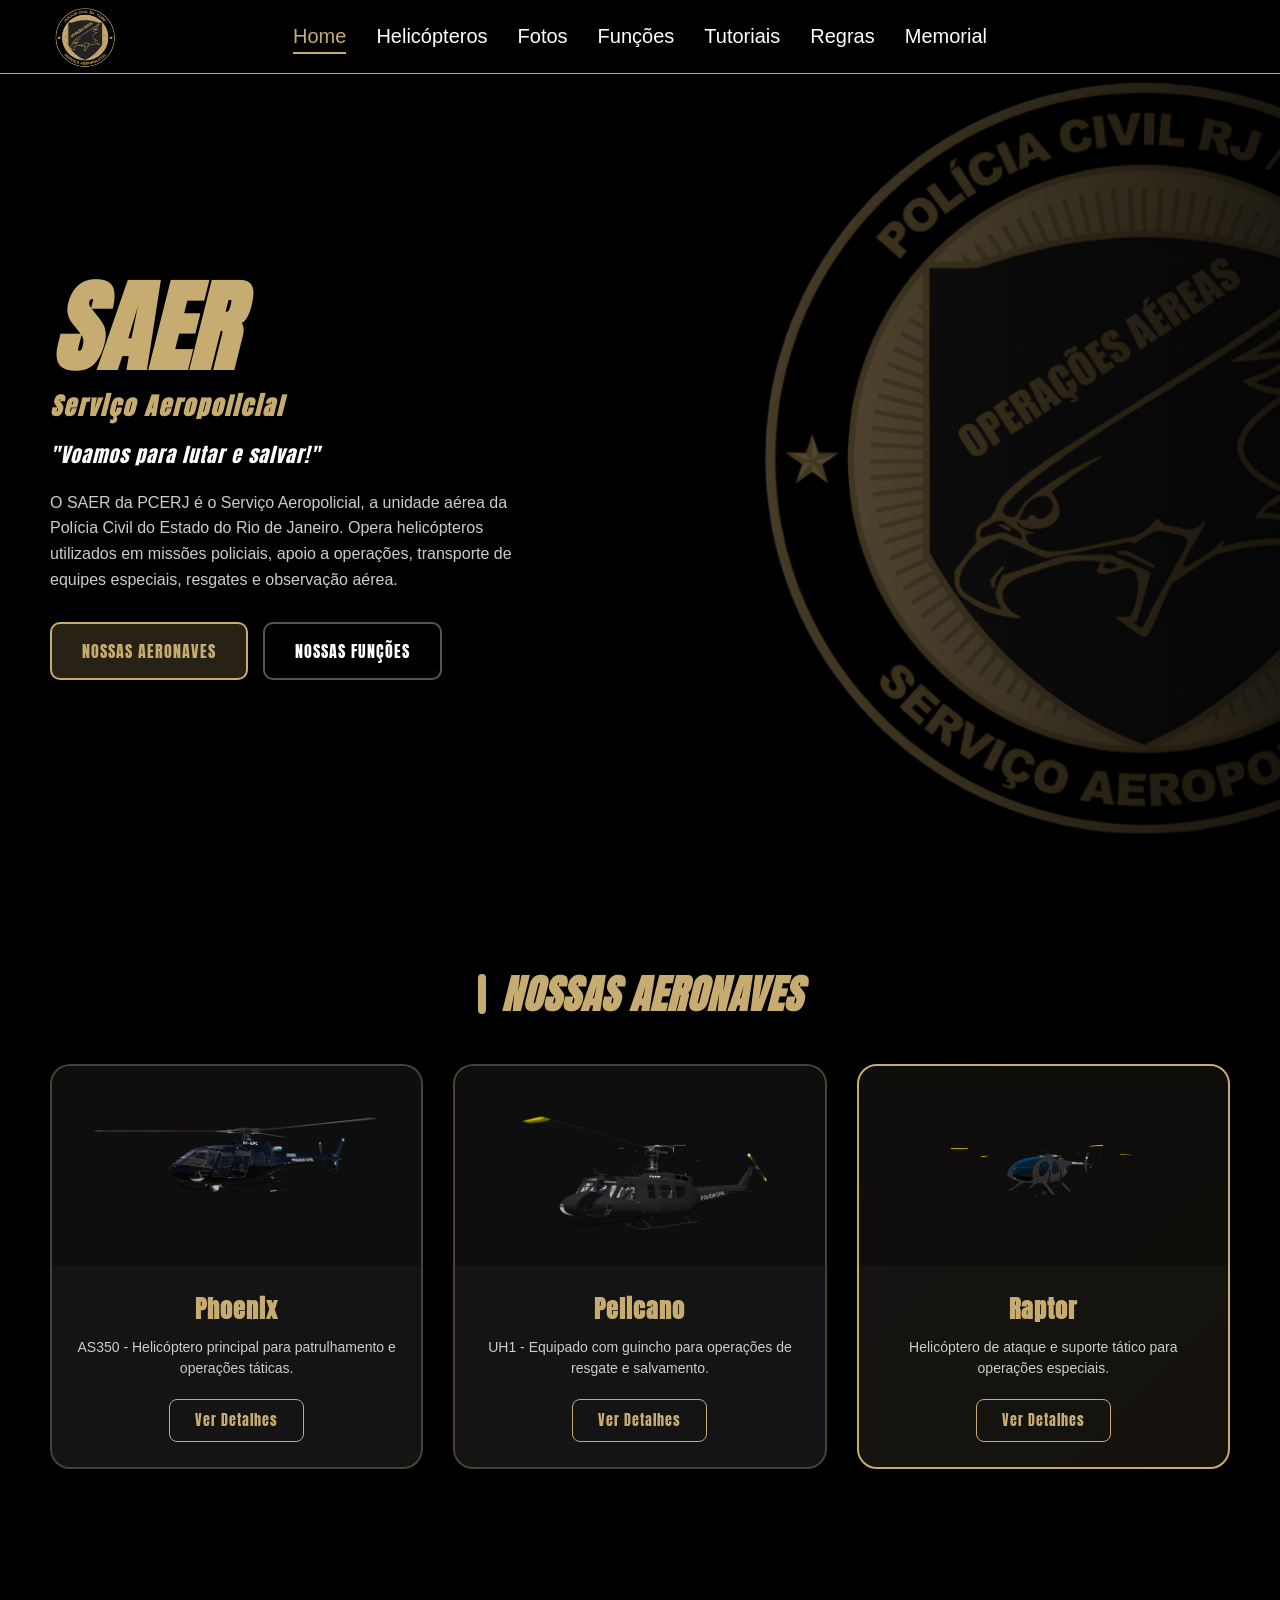
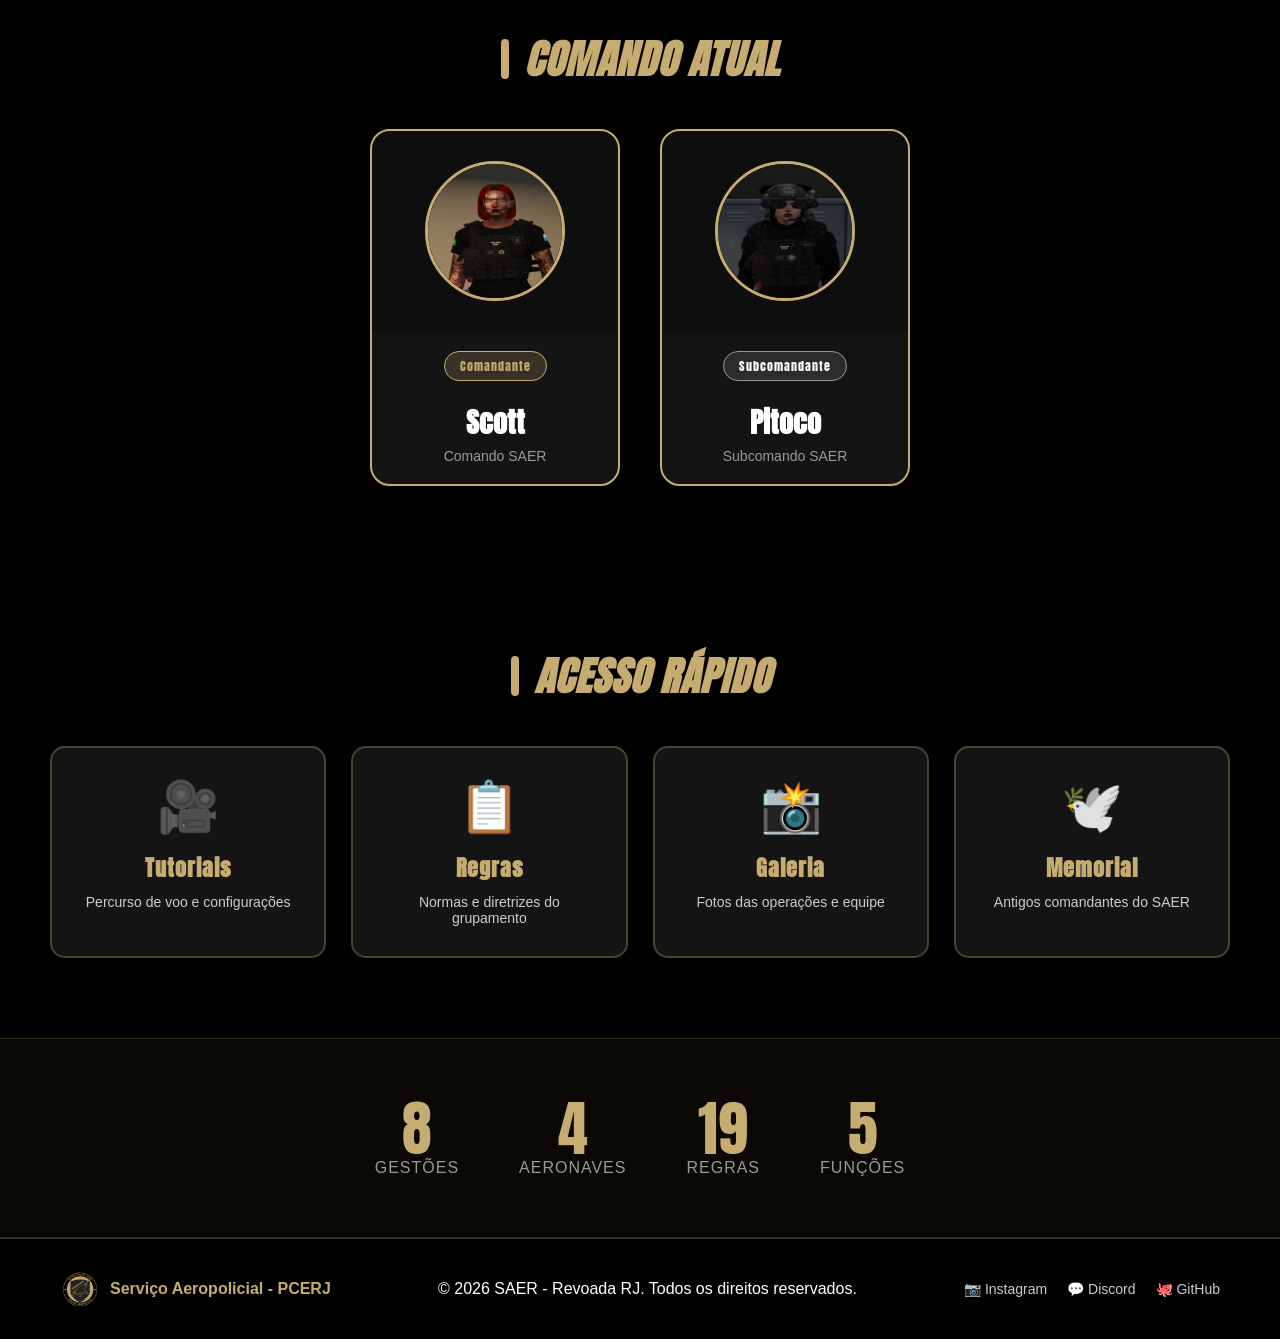
==== commit c401e4a6: "update 1.2 'bugs'" ====
--- a/index.html
+++ b/index.html
@@ -32,7 +32,7 @@
     <section class="hero">
         <div class="hero-content">
             <div class="hero-texto">
-                <div class="hero-barra"></div>
+                <!-- <div class="hero-barra"></div> -->
                 <h1>SAER</h1>
                 <h2>Serviço Aeropolicial</h2>
                 <p class="hero-slogan">"Voamos para lutar e salvar!"</p>
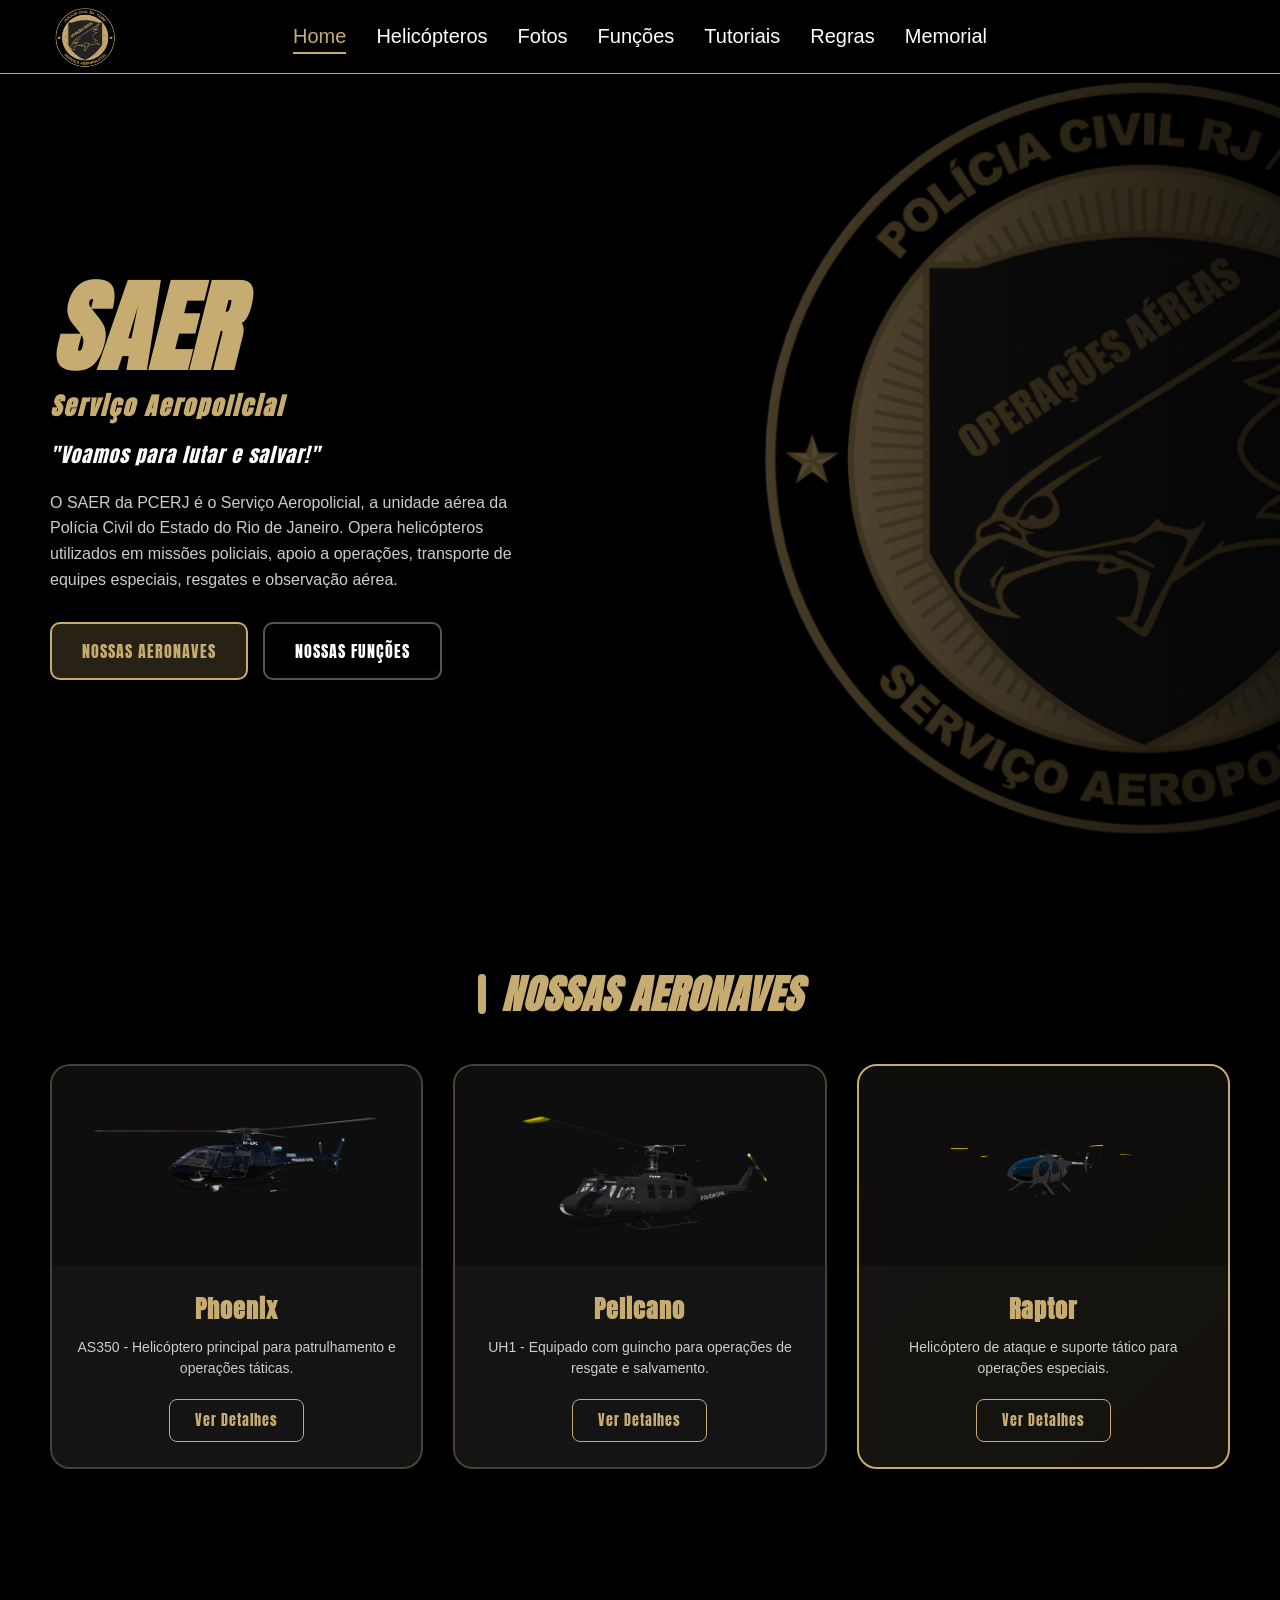
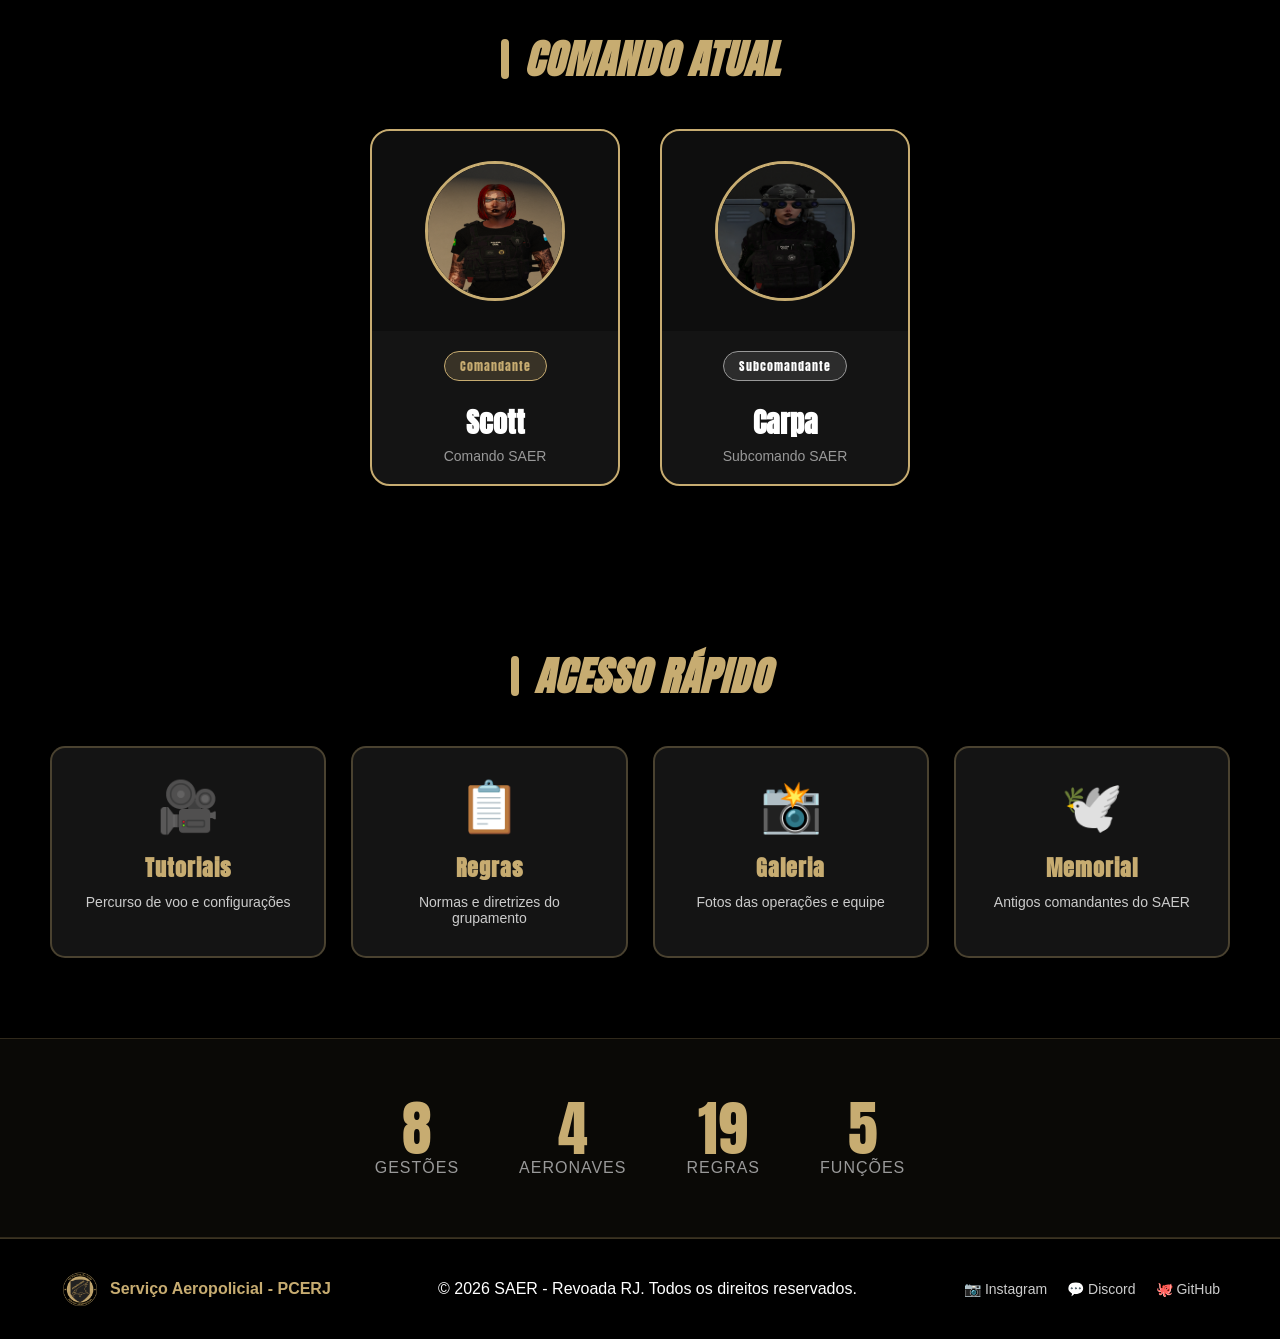
==== commit e299c760: "Carpa" ====
--- a/index.html
+++ b/index.html
@@ -110,11 +110,11 @@
             
             <div class="comandante-card">
                 <div class="comandante-foto">
-                    <img src="image/pitoco.png" alt="Subcomandante Pitoco">
+                    <img src="image/pitoco.png" alt="Subcomandante Carpa">
                 </div>
                 <div class="comandante-info">
                     <span class="cargo-tag sub">Subcomandante</span>
-                    <h3>Pitoco</h3>
+                    <h3>Carpa</h3>
                     <p>Subcomando SAER</p>
                 </div>
             </div>
@@ -185,8 +185,8 @@
             <p>&copy; 2026 SAER - Revoada RJ. Todos os direitos reservados.</p>
             <div class="redes">
                 <a href="#" title="Instagram">📷 Instagram</a>
-                <a href="#" title="Discord">💬 Discord</a>
-                <a href="#" title="GitHub">🐙 GitHub</a>
+                <a href="https://discord.com/channels/1052430488205283449/1271597439274713162" title="Discord">💬 Discord</a>
+                <a href="https://github.com/scotthzx" title="GitHub">🐙 GitHub</a>
             </div>
         </div>
     </footer>
